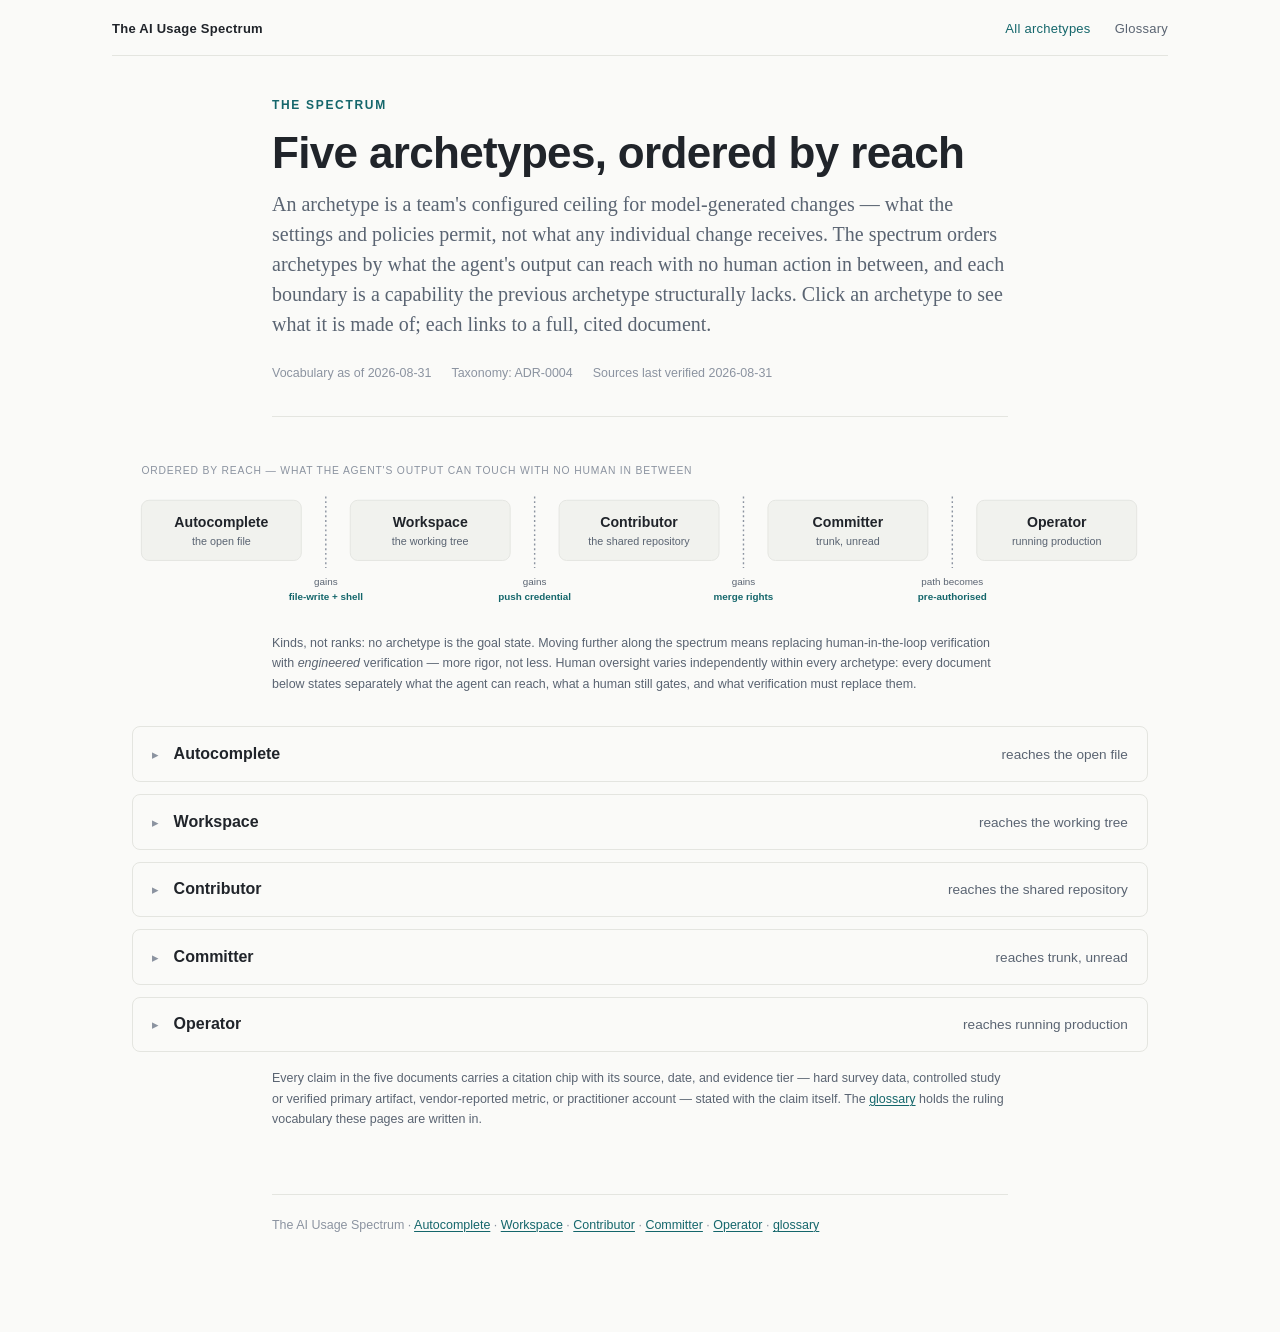
==== index.html @ c949b7cb "Build the hub page; absorb and delete the prototype (#17) Co-Authored-By: Claude Fable 5 <noreply@an" ====
<!doctype html>
<html lang="en">
<head>
<meta charset="utf-8">
<meta name="viewport" content="width=device-width, initial-scale=1">
<title>The AI Usage Spectrum</title>
<link rel="stylesheet" href="style.css">
</head>
<body>

<nav class="site-nav">
  <a class="wordmark" href="index.html">The AI Usage Spectrum</a>
  <a href="index.html" aria-current="page">All archetypes</a>
  <a href="glossary.html">Glossary</a>
</nav>

<div class="page">
  <header>
    <p class="eyebrow">The spectrum</p>
    <h1>Five archetypes, ordered by reach</h1>
    <p class="standfirst">An archetype is a team's configured ceiling for model-generated changes —
    what the settings and policies permit, not what any individual change receives. The spectrum
    orders archetypes by what the agent's output can reach with no human action in between, and
    each boundary is a capability the previous archetype structurally lacks. Click an archetype to
    see what it is made of; each links to a full, cited document.</p>
    <div class="docmeta">
      <span>Vocabulary as of 2026-08-31</span>
      <span>Taxonomy: ADR-0004</span>
      <span>Sources last verified 2026-08-31</span>
    </div>
  </header>

  <div class="spectrum-scroll full">
  <svg class="spectrum" viewBox="0 0 1080 170" xmlns="http://www.w3.org/2000/svg"
       aria-label="The five archetypes: Autocomplete reaches the open file; gaining file-write and shell tools makes Workspace, reaching the working tree; gaining a push credential makes Contributor, reaching the shared repository; gaining merge rights makes Committer, reaching trunk unread; a pre-authorised path makes Operator, reaching running production. Each archetype links to its summary card below.">

    <text class="axis-caption" x="10" y="18">ORDERED BY REACH — WHAT THE AGENT'S OUTPUT CAN TOUCH WITH NO HUMAN IN BETWEEN</text>

    <a href="#a-autocomplete" aria-label="Autocomplete — expand summary">
      <rect class="surface" x="10" y="46" width="170" height="64" rx="8"/>
      <text class="surface-name" x="95" y="74" text-anchor="middle">Autocomplete</text>
      <text class="surface-reach" x="95" y="94" text-anchor="middle">the open file</text>
    </a>

    <line class="gate-line" x1="206" y1="42" x2="206" y2="118"/>
    <text class="gate-label" x="206" y="136" text-anchor="middle">gains</text>
    <text class="gate-gain" x="206" y="152" text-anchor="middle">file-write + shell</text>

    <a href="#a-workspace" aria-label="Workspace — expand summary">
      <rect class="surface" x="232" y="46" width="170" height="64" rx="8"/>
      <text class="surface-name" x="317" y="74" text-anchor="middle">Workspace</text>
      <text class="surface-reach" x="317" y="94" text-anchor="middle">the working tree</text>
    </a>

    <line class="gate-line" x1="428" y1="42" x2="428" y2="118"/>
    <text class="gate-label" x="428" y="136" text-anchor="middle">gains</text>
    <text class="gate-gain" x="428" y="152" text-anchor="middle">push credential</text>

    <a href="#a-contributor" aria-label="Contributor — expand summary">
      <rect class="surface" x="454" y="46" width="170" height="64" rx="8"/>
      <text class="surface-name" x="539" y="74" text-anchor="middle">Contributor</text>
      <text class="surface-reach" x="539" y="94" text-anchor="middle">the shared repository</text>
    </a>

    <line class="gate-line" x1="650" y1="42" x2="650" y2="118"/>
    <text class="gate-label" x="650" y="136" text-anchor="middle">gains</text>
    <text class="gate-gain" x="650" y="152" text-anchor="middle">merge rights</text>

    <a href="#a-committer" aria-label="Committer — expand summary">
      <rect class="surface" x="676" y="46" width="170" height="64" rx="8"/>
      <text class="surface-name" x="761" y="74" text-anchor="middle">Committer</text>
      <text class="surface-reach" x="761" y="94" text-anchor="middle">trunk, unread</text>
    </a>

    <line class="gate-line" x1="872" y1="42" x2="872" y2="118"/>
    <text class="gate-label" x="872" y="136" text-anchor="middle">path becomes</text>
    <text class="gate-gain" x="872" y="152" text-anchor="middle">pre-authorised</text>

    <a href="#a-operator" aria-label="Operator — expand summary">
      <rect class="surface" x="898" y="46" width="170" height="64" rx="8"/>
      <text class="surface-name" x="983" y="74" text-anchor="middle">Operator</text>
      <text class="surface-reach" x="983" y="94" text-anchor="middle">running production</text>
    </a>
  </svg>
  </div>
  <p class="spectrum-caption">Kinds, not ranks: no archetype is the goal state. Moving further
  along the spectrum means replacing human-in-the-loop verification with <em>engineered</em>
  verification — more rigor, not less. Human oversight varies independently within every
  archetype: every document below states separately what the agent can reach, what a human still
  gates, and what verification must replace them.</p>

  <!-- ===================== expandable archetype cards ===================== -->

  <div class="arch-cards">

    <details class="arch-card" id="a-autocomplete">
      <summary><span class="chev">▸</span><span class="name">Autocomplete</span>
        <span class="reach">reaches the open file</span></summary>
      <div class="body">
        <dl class="facts">
          <dt>Made of</dt><dd>no tool surface — the model proposes ghost text into the open file,
          and a human commits every edit with a keypress. The only archetype whose ceiling is
          architectural rather than configured</dd>
          <dt>Demands first</dt><dd>nothing new to build — the demand is the discipline of staying
          here deliberately, one keypress from the surfaces that act</dd>
        </dl>
        <div class="tradeoff">
          <div><span class="label">What it gains you</span><ul>
            <li>Every line is read by the person shipping it, at the moment it appears.</li>
            <li>The only region with clean randomised evidence in its favour — and the only one
            where data egress can be eliminated outright rather than managed.</li>
          </ul></div>
          <div><span class="label">What it costs you</span><ul>
            <li>The smallest delta on the spectrum: the human still does everything but type.</li>
            <li>Reading becomes a continuous stream of micro-decisions whose acceptance rate
            measures satisfaction, not output.</li>
          </ul></div>
        </div>
        <p class="fits">Fits a team that believes reading every line is non-negotiable, and that
        anything reducing what a human reads costs more than it saves.</p>
        <a class="more" href="autocomplete.html">Read the full document →</a>
      </div>
    </details>

    <details class="arch-card" id="a-workspace">
      <summary><span class="chev">▸</span><span class="name">Workspace</span>
        <span class="reach">reaches the working tree</span></summary>
      <div class="body">
        <dl class="facts">
          <dt>Made of</dt><dd>file-write and shell tool surfaces, no push credential — the agent
          acts across the working tree, locally; nothing leaves the machine without a human</dd>
          <dt>Demands first</dt><dd>containment: a sandbox, an egress allowlist, least-privilege
          tool scopes — which the tool field mostly does not ship by default</dd>
        </dl>
        <div class="tradeoff">
          <div><span class="label">What it gains you</span><ul>
            <li>Delegated implementation with real feedback loops — the agent edits, builds, runs
            and tests its own work; one human can direct several agents in parallel.</li>
            <li>A bounded worst case, <em>if the bounds are built</em>: local, and largely
            revertible.</li>
          </ul></div>
          <div><span class="label">What it costs you</span><ul>
            <li>Containment becomes load-bearing exactly where the field invests least.</li>
            <li>The lethal trifecta — private data, untrusted content, external communication —
            assembles here by default unless engineered away.</li>
          </ul></div>
        </div>
        <p class="fits">Fits a team that believes risk is bounded by what the agent can reach, not
        by who is watching it.</p>
        <a class="more" href="workspace.html">Read the full document →</a>
      </div>
    </details>

    <details class="arch-card" id="a-contributor">
      <summary><span class="chev">▸</span><span class="name">Contributor</span>
        <span class="reach">reaches the shared repository</span></summary>
      <div class="body">
        <dl class="facts">
          <dt>Made of</dt><dd>a push credential — the agent opens pull requests under its own
          identity; a human merges every change. The archetype the tool market ships and the
          platform enforces</dd>
          <dt>Demands first</dt><dd>protection of the review: server-side gates, invitation-only
          PR creation, task-eligibility classifiers, retry caps — reviewer attention treated as an
          engineered budget</dd>
        </dl>
        <div class="tradeoff">
          <div><span class="label">What it gains you</span><ul>
            <li>Authoring at volume with the team's merge discipline unchanged — agent work comes
            through the same front door as anyone else's.</li>
            <li>The cheapest ceiling to hold: the boundary above is platform-enforced, so staying
            here means not building a bypass.</li>
          </ul></div>
          <div><span class="label">What it costs you</span><ul>
            <li>The review queue becomes the bottleneck, measurably.</li>
            <li>Reviewer habituation is measured and worsens with the volume this archetype itself
            generates — the safety belief eroding under its own output.</li>
          </ul></div>
        </div>
        <p class="fits">Fits a team that believes review is the load-bearing control and should
        stay human — and that an agent's work should come through the same front door as anyone
        else's.</p>
        <a class="more" href="contributor.html">Read the full document →</a>
      </div>
    </details>

    <details class="arch-card" id="a-committer">
      <summary><span class="chev">▸</span><span class="name">Committer</span>
        <span class="reach">reaches trunk, unread</span></summary>
      <div class="body">
        <dl class="facts">
          <dt>Made of</dt><dd>merge rights for a defined change class, identified mechanically —
          author identity, title prefix, severity, risk score — which reaches trunk with no human
          reading it; a human still gates release</dd>
          <dt>Demands first</dt><dd>the qualifying line rendered in code, anti-suppression on the
          checks, gates enforced server-side, and revert machinery for when the line is wrong</dd>
        </dl>
        <div class="tradeoff">
          <div><span class="label">What it gains you</span><ul>
            <li>Mechanically-checkable classes stop queueing behind human availability; review
            attention concentrates where a human can actually help.</li>
            <li>An auditable trust model — every occupant's policy is an inspectable artifact, a
            workflow file rather than a habit.</li>
          </ul></div>
          <div><span class="label">What it costs you</span><ul>
            <li>The qualifying line must be engineered, argued for, and policed forever.</li>
            <li>Verification is load-bearing the moment no one reads the diff — and no study
            anywhere tests unread agent merges against reviewed ones.</li>
          </ul></div>
        </div>
        <p class="fits">Fits a team that believes trust should be earned by change class rather
        than by author — and that where a class can be checked mechanically, a human reading it
        adds cost without adding safety.</p>
        <a class="more" href="committer.html">Read the full document →</a>
      </div>
    </details>

    <details class="arch-card" id="a-operator">
      <summary><span class="chev">▸</span><span class="name">Operator</span>
        <span class="reach">reaches running production</span></summary>
      <div class="body">
        <dl class="facts">
          <dt>Made of</dt><dd>a pre-authorised path to production — nothing human stands between
          the agent's change and running prod, whether continuous deployment carries an unread
          merge or the agent holds deploy credentials</dd>
          <dt>Demands first</dt><dd>the full engineered chain — gates, canaries, auto-revert,
          provenance — trusted <em>before</em> the path opens; almost none of it exists wired to
          autonomy anywhere</dd>
        </dl>
        <div class="tradeoff">
          <div><span class="label">What it gains you</span><ul>
            <li>Full pipeline speed for the change classes that qualify.</li>
            <li>The clearest possible safety case: stated in machinery, not in habit.</li>
          </ul></div>
          <div><span class="label">What it costs you</span><ul>
            <li>First-of-kind wiring, built and policed by you; liability keys to the setting.</li>
            <li>Observed as no team's ceiling — reached per change-class, by narrowing what
            qualifies, never by widening who may act.</li>
          </ul></div>
        </div>
        <p class="fits">Fits a team that believes engineered verification can be made a stronger
        check than a human in the path — and that the honest route there is to narrow what
        qualifies, never to widen who may act.</p>
        <a class="more" href="operator.html">Read the full document →</a>
      </div>
    </details>

  </div>

  <p class="spectrum-caption">Every claim in the five documents carries a citation chip with its
  source, date, and evidence tier — hard survey data, controlled study or verified primary
  artifact, vendor-reported metric, or practitioner account — stated with the claim itself. The
  <a href="glossary.html">glossary</a> holds the ruling vocabulary these pages are written in.</p>

  <footer class="site-footer">
    <p>The AI Usage Spectrum ·
    <a href="autocomplete.html">Autocomplete</a> ·
    <a href="workspace.html">Workspace</a> ·
    <a href="contributor.html">Contributor</a> ·
    <a href="committer.html">Committer</a> ·
    <a href="operator.html">Operator</a> ·
    <a href="glossary.html">glossary</a></p>
  </footer>
</div>

<script>
  // A spectrum cell links to its card; open it (and close the others) on arrival.
  function openCard(hash) {
    if (!hash) return;
    document.querySelectorAll('details.arch-card').forEach(function (d) {
      d.open = ('#' + d.id) === hash;
    });
  }
  addEventListener('hashchange', function () { openCard(location.hash); });
  openCard(location.hash);
</script>
</body>
</html>
---- style.css ----
/* ==========================================================================
   The AI Usage Spectrum — shared stylesheet
   Every page in the set (index.html, archetype pages, glossary.html) links
   this one file. Established by ticket #9 (Design System & Spectrum Visual).

   Register split, deliberate: the ARGUMENT (running prose) is set in a
   transitional serif; the APPARATUS (labels, nav, captions, diagram text,
   citation chips) in a geometric-humanist sans. System stacks only — these
   pages must render offline and decades from now.
   ========================================================================== */

/* ---------- tokens ---------- */

:root {
  color-scheme: light dark;

  --paper: #fafaf8;
  --ink: #20242a;
  --muted: #5a6472;
  --faint: #8b93a0;
  --line: #e4e5e0;
  --panel: #f1f2ee;
  --accent: #14666b;
  --accent-soft: #e2eeee;
  --caution-bg: #faf3e3;
  --caution-edge: #b07c10;

  /* evidence tiers — dots on citation chips and badges in the source list */
  --tier-survey: #14666b;   /* hard survey data       */
  --tier-study: #4a5fa5;    /* controlled study       */
  --tier-vendor: #b07c10;   /* vendor-reported metric */
  --tier-anecdote: #8b93a0; /* practitioner anecdote  */

  --font-body: 'Charter', 'Bitstream Charter', 'Sitka Text', Cambria, Georgia, serif;
  --font-ui: 'Avenir Next', Avenir, Seravek, 'Segoe UI', 'Helvetica Neue', sans-serif;
  --font-mono: ui-monospace, 'Cascadia Code', 'JetBrains Mono', Consolas, 'Liberation Mono', monospace;

  --measure: 46rem;   /* prose column */
  --wide: 66rem;      /* diagram, tables, paired panels */
}

@media (prefers-color-scheme: dark) {
  :root {
    --paper: #16191d;
    --ink: #e6e4de;
    --muted: #9aa3ad;
    --faint: #6e7681;
    --line: #2a2f35;
    --panel: #1d2126;
    --accent: #58b7bd;
    --accent-soft: #1c3234;
    --caution-bg: #2a2416;
    --caution-edge: #d09a2e;
    --tier-survey: #58b7bd;
    --tier-study: #8fa1d8;
    --tier-vendor: #d09a2e;
    --tier-anecdote: #6e7681;
  }
}

/* ---------- base ---------- */

* { box-sizing: border-box; }

body {
  margin: 0;
  background: var(--paper);
  color: var(--ink);
  font-family: var(--font-body);
  font-size: 1.0625rem;
  line-height: 1.65;
  -webkit-font-smoothing: antialiased;
}

img, svg { max-width: 100%; }

a { color: var(--accent); text-decoration-thickness: 1px; text-underline-offset: 2px; }
a:hover { text-decoration-thickness: 2px; }

:focus-visible { outline: 2px solid var(--accent); outline-offset: 2px; }

::selection { background: var(--accent-soft); }

@media (prefers-reduced-motion: no-preference) {
  a, .cite { transition: color 120ms ease, background 120ms ease, border-color 120ms ease; }
}

/* ---------- page frame ---------- */

.page {
  max-width: var(--wide);
  margin: 0 auto;
  padding: 0 1.25rem 5rem;
}

.prose,
.page > header,
.page > footer {
  max-width: var(--measure);
  margin-left: auto;
  margin-right: auto;
}

.full { max-width: var(--wide); margin-left: auto; margin-right: auto; }

/* ---------- site header ---------- */

.site-nav {
  font-family: var(--font-ui);
  font-size: 0.8125rem;
  letter-spacing: 0.02em;
  display: flex;
  flex-wrap: wrap;
  gap: 0.25rem 1.5rem;
  align-items: baseline;
  padding: 1.1rem 0 1rem;
  border-bottom: 1px solid var(--line);
  max-width: var(--wide);
  margin: 0 auto 2.5rem;
}

.site-nav .wordmark {
  font-weight: 600;
  color: var(--ink);
  text-decoration: none;
  margin-right: auto;
}

.site-nav a { color: var(--muted); text-decoration: none; }
.site-nav a:hover, .site-nav a[aria-current] { color: var(--accent); }

/* ---------- document header ---------- */

.eyebrow {
  font-family: var(--font-ui);
  font-size: 0.75rem;
  font-weight: 600;
  letter-spacing: 0.14em;
  text-transform: uppercase;
  color: var(--accent);
  margin: 0 0 0.75rem;
}

h1 {
  font-family: var(--font-ui);
  font-weight: 650;
  font-size: clamp(2rem, 5vw, 2.75rem);
  line-height: 1.12;
  letter-spacing: -0.015em;
  margin: 0 0 0.75rem;
}

.standfirst {
  font-size: 1.25rem;
  line-height: 1.5;
  color: var(--muted);
  margin: 0 0 1.5rem;
}

.docmeta {
  font-family: var(--font-ui);
  font-size: 0.78rem;
  color: var(--faint);
  display: flex;
  flex-wrap: wrap;
  gap: 0.3rem 1.25rem;
  padding-bottom: 2rem;
  border-bottom: 1px solid var(--line);
  margin-bottom: 2.5rem;
}

/* ---------- the section contract ---------- */

/* Every archetype page carries the same numbered sections in the same order.
   The number is the contract made visible; it encodes shared structure, not
   importance. */

section.contract { margin: 3.25rem auto 0; max-width: var(--measure); }

section.contract > h2 {
  font-family: var(--font-ui);
  font-weight: 650;
  font-size: 1.3rem;
  line-height: 1.25;
  letter-spacing: -0.01em;
  margin: 0 0 1rem;
  display: flex;
  align-items: baseline;
  gap: 0.75rem;
}

section.contract > h2 .no {
  font-size: 0.78rem;
  font-weight: 600;
  letter-spacing: 0.08em;
  color: var(--faint);
  font-variant-numeric: tabular-nums;
}

h3 {
  font-family: var(--font-ui);
  font-weight: 600;
  font-size: 1.02rem;
  margin: 2rem 0 0.5rem;
}

p { margin: 0 0 1rem; }

.toc {
  font-family: var(--font-ui);
  font-size: 0.8125rem;
  border: 1px solid var(--line);
  border-radius: 8px;
  padding: 1rem 1.25rem;
  margin: 0 auto 1rem;
  max-width: var(--measure);
}

.toc ol {
  margin: 0; padding: 0;
  list-style: none;
  columns: 2;
  column-gap: 2rem;
}
.toc li { margin: 0.2rem 0; break-inside: avoid; }
.toc a { color: var(--muted); text-decoration: none; }
.toc a:hover { color: var(--accent); }
.toc .no { color: var(--faint); margin-right: 0.5em; font-variant-numeric: tabular-nums; }

/* ---------- callouts ---------- */

.note, .caution {
  font-size: 0.98rem;
  border-left: 3px solid var(--accent);
  background: var(--panel);
  border-radius: 0 6px 6px 0;
  padding: 0.8rem 1.1rem;
  margin: 1.25rem 0;
}

.caution { border-left-color: var(--caution-edge); background: var(--caution-bg); }

.note > :last-child, .caution > :last-child { margin-bottom: 0; }

.label {
  font-family: var(--font-ui);
  font-size: 0.72rem;
  font-weight: 650;
  letter-spacing: 0.1em;
  text-transform: uppercase;
  color: var(--muted);
  display: block;
  margin-bottom: 0.35rem;
}

/* ---------- gain / cost paired panel ---------- */

.tradeoff {
  display: grid;
  grid-template-columns: 1fr 1fr;
  gap: 1rem;
  margin: 1.5rem 0;
}

.tradeoff > div {
  border: 1px solid var(--line);
  border-radius: 8px;
  padding: 1rem 1.2rem;
  font-size: 0.98rem;
}

.tradeoff ul { margin: 0; padding-left: 1.1rem; }
.tradeoff li { margin: 0.4rem 0; }

@media (max-width: 40rem) {
  .tradeoff { grid-template-columns: 1fr; }
  .toc ol { columns: 1; }
}

/* ---------- citations ---------- */

/* Inline: a chip carrying source + date, with an evidence-tier dot, so the
   tier is stated with the claim itself (CONTEXT.md rule), never as a
   blanket footer disclaimer. */

.cite {
  font-family: var(--font-ui);
  font-size: 0.72em;
  font-weight: 500;
  white-space: nowrap;
  color: var(--muted);
  text-decoration: none;
  border: 1px solid var(--line);
  border-radius: 999px;
  padding: 0.05em 0.55em 0.1em;
  vertical-align: 0.18em;
  margin-left: 0.15em;
}

.cite::before {
  content: '';
  display: inline-block;
  width: 0.5em; height: 0.5em;
  border-radius: 50%;
  margin-right: 0.4em;
  background: var(--faint);
}

.cite[data-tier='survey']::before   { background: var(--tier-survey); }
.cite[data-tier='study']::before    { background: var(--tier-study); }
.cite[data-tier='vendor']::before   { background: var(--tier-vendor); }
.cite[data-tier='anecdote']::before { background: var(--tier-anecdote); }

.cite:hover { color: var(--accent); border-color: var(--accent); }

/* Source list */

.sources { font-size: 0.92rem; padding-left: 0; list-style: none; counter-reset: src; }

.sources li {
  counter-increment: src;
  padding: 0.7rem 0;
  border-bottom: 1px solid var(--line);
  display: grid;
  grid-template-columns: 2.2rem 1fr;
  gap: 0.75rem;
}

.sources li::before {
  content: counter(src);
  font-family: var(--font-ui);
  font-size: 0.78rem;
  color: var(--faint);
  font-variant-numeric: tabular-nums;
  padding-top: 0.15rem;
}

.sources .tier {
  font-family: var(--font-ui);
  font-size: 0.68rem;
  font-weight: 650;
  letter-spacing: 0.06em;
  text-transform: uppercase;
  border-radius: 4px;
  padding: 0.1em 0.45em;
  margin-right: 0.5em;
  white-space: nowrap;
  color: var(--paper);
  background: var(--faint);
}

.sources .tier[data-tier='survey']   { background: var(--tier-survey); }
.sources .tier[data-tier='study']    { background: var(--tier-study); }
.sources .tier[data-tier='vendor']   { background: var(--tier-vendor); }
.sources .tier[data-tier='anecdote'] { background: var(--tier-anecdote); }

.sources .when { color: var(--faint); font-family: var(--font-ui); font-size: 0.8rem; }

/* ---------- spectrum visual ---------- */

/* Inline SVG inherits these variables; the diagram themes with the page. */

.spectrum-scroll { overflow-x: auto; margin: 2rem 0; }

.spectrum { min-width: 56rem; display: block; }

.spectrum text { font-family: var(--font-ui); fill: var(--ink); }

.spectrum .surface {
  fill: var(--panel);
  stroke: var(--line);
  stroke-width: 1;
  rx: 8;
}

.spectrum .surface-name { font-size: 15px; font-weight: 650; }
.spectrum .surface-reach { font-size: 11.5px; fill: var(--muted); }

.spectrum .gate-line { stroke: var(--faint); stroke-width: 1.5; stroke-dasharray: 2 3; }
.spectrum .gate-label { font-size: 10.5px; fill: var(--muted); }
.spectrum .gate-gain { font-size: 10.5px; font-weight: 600; fill: var(--accent); }

.spectrum .axis-caption { font-size: 11px; fill: var(--faint); letter-spacing: 0.08em; }

/* "you are here" state — applied per cell via .is-here / .is-reach / .is-beyond */
.spectrum .is-here .surface { fill: var(--accent); stroke: var(--accent); }
.spectrum .is-here .surface-name,
.spectrum .is-here .surface-reach { fill: var(--paper); }
.spectrum .is-reach .surface { fill: var(--accent-soft); stroke: var(--accent); }
.spectrum .is-beyond .surface-name,
.spectrum .is-beyond .surface-reach { fill: var(--faint); }
.spectrum .here-flag { font-size: 10.5px; font-weight: 650; fill: var(--accent); letter-spacing: 0.1em; }
.spectrum .human-mark { font-size: 10.5px; font-weight: 600; fill: var(--ink); }
.spectrum .human-mark-line { stroke: var(--ink); stroke-width: 1.5; }

.spectrum-caption {
  font-family: var(--font-ui);
  font-size: 0.78rem;
  color: var(--muted);
  max-width: var(--measure);
  margin: -1rem auto 2rem;
}

/* ---------- glossary ---------- */

.gloss { max-width: var(--measure); margin: 0 auto; }

.gloss dt {
  font-family: var(--font-ui);
  font-weight: 650;
  font-size: 1.02rem;
  margin: 1.75rem 0 0.35rem;
}

.gloss dd { margin: 0 0 0.5rem; }

.gloss .avoid {
  font-family: var(--font-ui);
  font-size: 0.8rem;
  color: var(--muted);
  border-left: 3px solid var(--caution-edge);
  padding: 0.15rem 0 0.15rem 0.75rem;
  margin: 0.5rem 0 0;
}

.gloss .avoid b {
  font-size: 0.7rem;
  font-weight: 650;
  letter-spacing: 0.08em;
  text-transform: uppercase;
  color: var(--caution-edge);
  margin-right: 0.4em;
}

/* ---------- archetype cards (hub) ---------- */

/* The hub's spectrum cells link to these cards; each expands in place to
   show what the archetype is made of before the reader commits to a page. */

.spectrum a { cursor: pointer; }
.spectrum a:hover .surface, .spectrum a:focus-visible .surface { stroke: var(--accent); stroke-width: 1.5; }

.arch-cards {
  max-width: var(--wide);
  margin: 0 auto 2rem;
  display: grid;
  gap: 0.75rem;
}

details.arch-card {
  border: 1px solid var(--line);
  border-radius: 8px;
}

details.arch-card[open] { border-color: var(--accent); }

.arch-card summary {
  cursor: pointer;
  list-style: none;
  padding: 0.85rem 1.2rem;
  font-family: var(--font-ui);
  display: flex;
  align-items: baseline;
  gap: 0.9rem;
}

.arch-card summary::-webkit-details-marker { display: none; }

.arch-card summary .chev {
  font-size: 0.8rem;
  color: var(--faint);
  transition: transform 120ms ease;
}

@media (prefers-reduced-motion: reduce) { .arch-card summary .chev { transition: none; } }

details[open] > summary .chev { transform: rotate(90deg); }

.arch-card summary .name { font-weight: 650; font-size: 1rem; }
.arch-card summary .reach { color: var(--muted); font-size: 0.85rem; margin-left: auto; }

.arch-card .body { padding: 0 1.2rem 1.2rem; font-size: 0.98rem; }

.arch-card .facts {
  font-family: var(--font-ui);
  font-size: 0.85rem;
  display: grid;
  grid-template-columns: max-content 1fr;
  gap: 0.35rem 1.25rem;
  margin: 0 0 1rem;
}

.arch-card .facts dt {
  font-weight: 650;
  font-size: 0.72rem;
  letter-spacing: 0.08em;
  text-transform: uppercase;
  color: var(--muted);
  padding-top: 0.15em;
}

.arch-card .facts dd { margin: 0; }

.arch-card .fits {
  border-left: 3px solid var(--accent);
  background: var(--accent-soft);
  border-radius: 0 6px 6px 0;
  padding: 0.7rem 1rem;
  margin: 1rem 0;
  font-style: italic;
}

.arch-card .more {
  font-family: var(--font-ui);
  font-size: 0.85rem;
  font-weight: 600;
  text-decoration: none;
}

@media (max-width: 40rem) { .arch-card .facts { grid-template-columns: 1fr; gap: 0.1rem; } }

/* ---------- tables, code, misc ---------- */

table {
  border-collapse: collapse;
  font-size: 0.95rem;
  width: 100%;
  margin: 1.25rem 0;
}

th {
  font-family: var(--font-ui);
  font-size: 0.75rem;
  letter-spacing: 0.06em;
  text-transform: uppercase;
  text-align: left;
  color: var(--muted);
}

th, td { padding: 0.5rem 0.9rem 0.5rem 0; border-bottom: 1px solid var(--line); vertical-align: top; }

code { font-family: var(--font-mono); font-size: 0.86em; background: var(--panel); border-radius: 4px; padding: 0.1em 0.35em; }

blockquote {
  margin: 1.25rem 0;
  padding-left: 1.1rem;
  border-left: 3px solid var(--line);
  color: var(--muted);
  font-size: 1rem;
}

hr { border: 0; border-top: 1px solid var(--line); margin: 3rem auto; max-width: var(--measure); }

footer.site-footer {
  font-family: var(--font-ui);
  font-size: 0.78rem;
  color: var(--faint);
  border-top: 1px solid var(--line);
  padding-top: 1.25rem;
  margin-top: 4rem;
}

/* ---------- specimen badge (template only — remove in real documents) ---------- */

.specimen-badge {
  font-family: var(--font-ui);
  font-size: 0.72rem;
  font-weight: 650;
  letter-spacing: 0.1em;
  text-transform: uppercase;
  color: var(--caution-edge);
  border: 1.5px dashed var(--caution-edge);
  border-radius: 6px;
  padding: 0.4rem 0.8rem;
  display: inline-block;
  margin-bottom: 1.5rem;
}
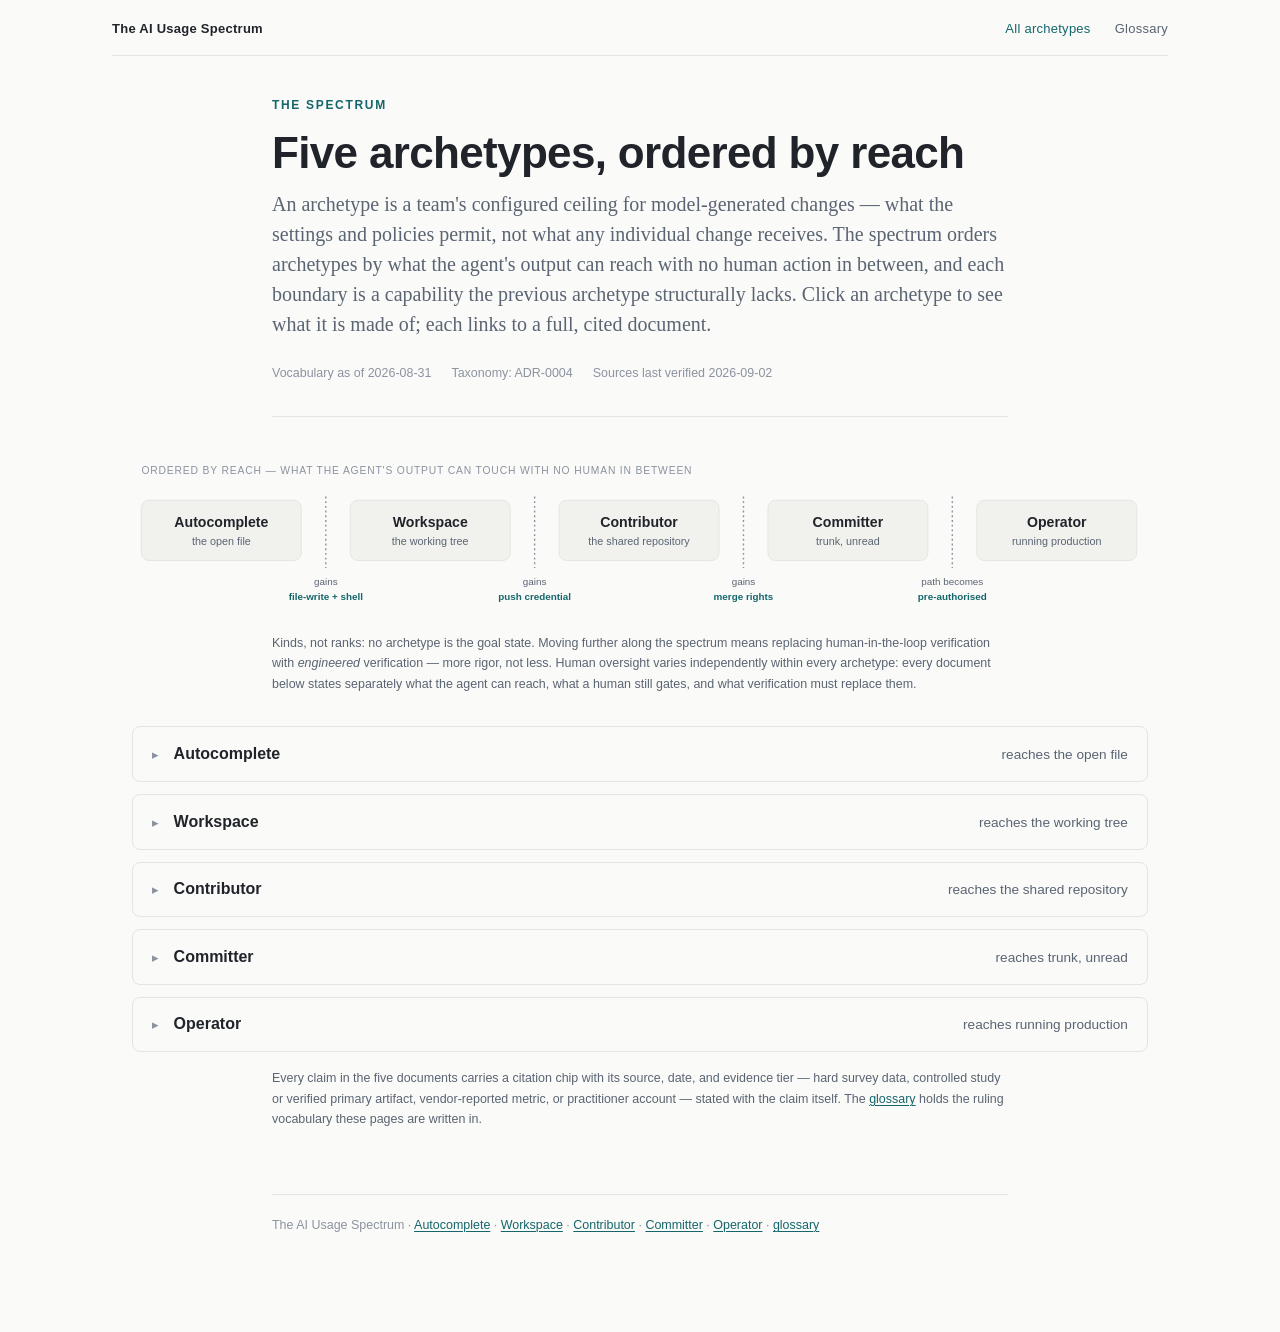
==== commit 574d0f84: "Cross-linking and consistency pass; fold in the amended central negative (#18) Co-Authored-By: Claud" ====
--- a/index.html
+++ b/index.html
@@ -26,7 +26,7 @@
     <div class="docmeta">
       <span>Vocabulary as of 2026-08-31</span>
       <span>Taxonomy: ADR-0004</span>
-      <span>Sources last verified 2026-08-31</span>
+      <span>Sources last verified 2026-09-02</span>
     </div>
   </header>
 
